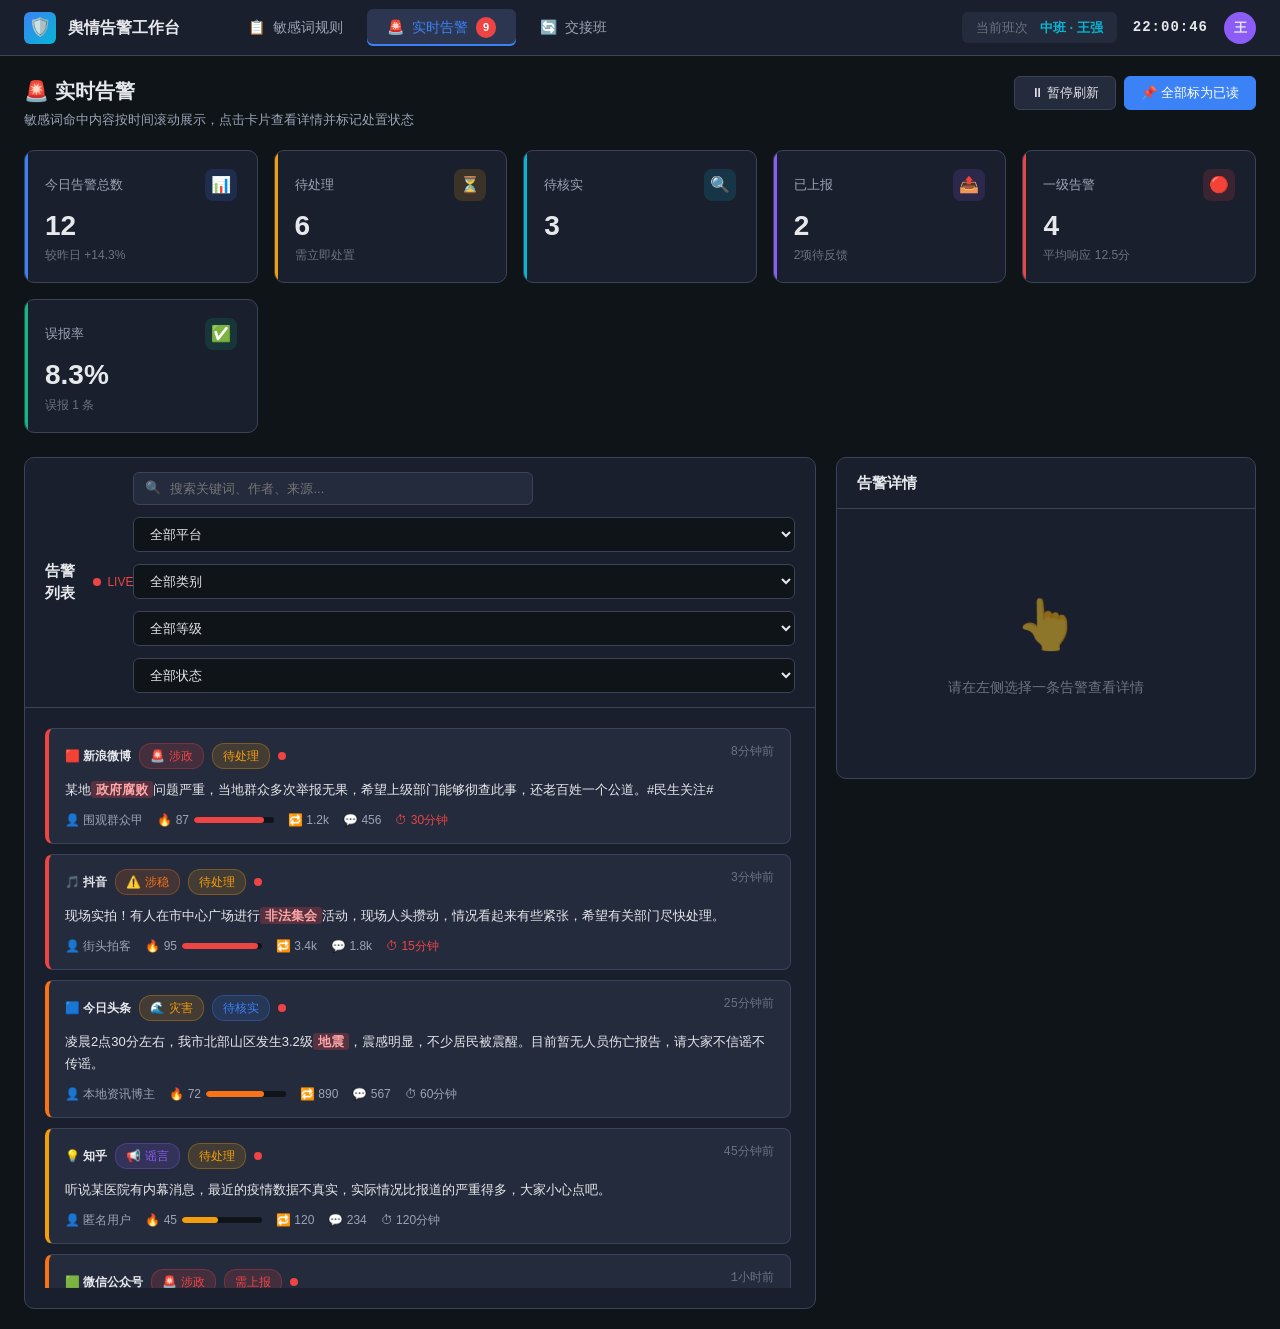
==== alerts.html @ c62f9f49 "第1轮评测 - 开发一个面向政府宣传部舆情值班员的 Web 告警工作台，重点处理新闻站点、论坛和短视频评论中的敏感。" ====
<!DOCTYPE html>
<html lang="zh-CN">
<head>
  <meta charset="UTF-8">
  <meta name="viewport" content="width=device-width, initial-scale=1.0">
  <title>实时告警列表 - 舆情告警工作台</title>
  <link rel="stylesheet" href="css/style.css">
</head>
<body>
  <div class="main-container" id="mainContent">
    <div class="page-header">
      <div class="page-title-block">
        <h1>🚨 实时告警</h1>
        <p>敏感词命中内容按时间滚动展示，点击卡片查看详情并标记处置状态</p>
      </div>
      <div class="btn-group">
        <button class="btn" id="pauseBtn" onclick="togglePause()">⏸ 暂停刷新</button>
        <button class="btn btn-primary" onclick="markAllRead()">📌 全部标为已读</button>
      </div>
    </div>

    <div class="stats-grid" id="statsGrid"></div>

    <div class="two-column">
      <div class="panel">
        <div class="panel-header">
          <div class="panel-title">
            告警列表
            <span id="liveBadge" style="display:inline-flex;align-items:center;gap:6px;margin-left:8px;">
              <span class="alert-pulse"></span>
              <span style="font-size:12px;color:var(--accent-red);font-weight:500;">LIVE</span>
            </span>
          </div>
          <div class="filter-bar" style="margin-bottom:0;">
            <div class="search-box">
              <input type="text" id="searchInput" placeholder="搜索关键词、作者、来源...">
            </div>
            <select class="form-select filter-select" id="platformFilter" onchange="renderAlertList()">
              <option value="">全部平台</option>
            </select>
            <select class="form-select filter-select" id="categoryFilter" onchange="renderAlertList()">
              <option value="">全部类别</option>
            </select>
            <select class="form-select filter-select" id="levelFilter" onchange="renderAlertList()">
              <option value="">全部等级</option>
              <option value="red">🔴 一级</option>
              <option value="orange">🟠 二级</option>
              <option value="yellow">🟡 三级</option>
              <option value="blue">🔵 四级</option>
            </select>
            <select class="form-select filter-select" id="statusFilter" onchange="renderAlertList()">
              <option value="">全部状态</option>
              <option value="pending">待处理</option>
              <option value="verifying">待核实</option>
              <option value="reporting">需上报</option>
              <option value="false_alarm">误报</option>
              <option value="done">已办结</option>
            </select>
          </div>
        </div>
        <div class="panel-body">
          <div class="alert-list" id="alertList"></div>
        </div>
      </div>

      <div class="detail-panel" id="detailPanel">
        <div class="panel">
          <div class="panel-header">
            <div class="panel-title">告警详情</div>
            <div id="detailStatusTag"></div>
          </div>
          <div class="panel-body" id="detailBody">
            <div class="empty-state" style="padding:60px 20px;">
              <div class="empty-state-icon">👆</div>
              <div class="empty-state-text">请在左侧选择一条告警查看详情</div>
            </div>
          </div>
        </div>
      </div>
    </div>
  </div>

  <script src="js/data.js"></script>
  <script src="js/app.js"></script>
  <script>
    let selectedAlertId = null;
    let isPaused = false;
    let readAlertIds = new Set();

    renderTopNav('alerts');
    initFilters();
    renderStats();
    renderAlertList();

    startSimulatedAlerts((newAlert) => {
      if (!isPaused) {
        renderStats();
        renderAlertList();
        showNotification('新告警', `【${PLATFORMS[newAlert.platform].name}】${newAlert.hitWord} - ${newAlert.author}`);
      }
    });

    setInterval(() => {
      if (!isPaused) renderAlertList();
    }, 30000);

    document.getElementById('searchInput').addEventListener('input', renderAlertList);

    function initFilters() {
      const pSelect = document.getElementById('platformFilter');
      Object.entries(PLATFORMS).forEach(([k, v]) => {
        pSelect.innerHTML += `<option value="${k}">${v.icon} ${v.name}</option>`;
      });
      const cSelect = document.getElementById('categoryFilter');
      Object.entries(WORD_CATEGORIES).forEach(([k, v]) => {
        cSelect.innerHTML += `<option value="${k}">${v.icon} ${v.name}</option>`;
      });
    }

    function togglePause() {
      isPaused = !isPaused;
      const btn = document.getElementById('pauseBtn');
      const badge = document.getElementById('liveBadge');
      if (isPaused) {
        btn.innerHTML = '▶ 恢复刷新';
        badge.style.display = 'none';
        showNotification('已暂停', '告警刷新已暂停', 'warning');
      } else {
        btn.innerHTML = '⏸ 暂停刷新';
        badge.style.display = 'inline-flex';
        showNotification('已恢复', '告警实时刷新已恢复', 'success');
      }
    }

    function renderStats() {
      const stats = getAlertStats();
      const avgResponse = '12.5分';
      const falseAlarmRate = stats.total > 0 ? ((stats.falseAlarm / stats.total) * 100).toFixed(1) + '%' : '0%';

      const html = [
        renderStatCard({ icon: '📊', title: '今日告警总数', value: stats.total, trend: '较昨日 +14.3%', color: 'blue' }),
        renderStatCard({ icon: '⏳', title: '待处理', value: stats.pending, trend: '需立即处置', color: 'yellow' }),
        renderStatCard({ icon: '🔍', title: '待核实', value: stats.verifying, color: 'cyan' }),
        renderStatCard({ icon: '📤', title: '已上报', value: stats.reporting, trend: '2项待反馈', color: 'purple' }),
        renderStatCard({ icon: '🔴', title: '一级告警', value: stats.highLevel, trend: `平均响应 ${avgResponse}`, color: 'red' }),
        renderStatCard({ icon: '✅', title: '误报率', value: falseAlarmRate, trend: `误报 ${stats.falseAlarm} 条`, color: 'green' })
      ].join('');
      document.getElementById('statsGrid').innerHTML = html;
    }

    function renderAlertList() {
      const search = document.getElementById('searchInput').value.toLowerCase();
      const platform = document.getElementById('platformFilter').value;
      const category = document.getElementById('categoryFilter').value;
      const level = document.getElementById('levelFilter').value;
      const status = document.getElementById('statusFilter').value;

      let filtered = alerts.filter(a => {
        if (search && !(a.content.toLowerCase().includes(search) || a.author.toLowerCase().includes(search) || a.hitWord.toLowerCase().includes(search))) return false;
        if (platform && a.platform !== platform) return false;
        if (category && a.category !== category) return false;
        if (level && a.level !== level) return false;
        if (status && a.status !== status) return false;
        return true;
      });

      if (filtered.length === 0) {
        document.getElementById('alertList').innerHTML = `
          <div class="empty-state">
            <div class="empty-state-icon">🎉</div>
            <div class="empty-state-text">暂无匹配的告警</div>
          </div>
        `;
        return;
      }

      const html = filtered.map(a => {
        const platformInfo = PLATFORMS[a.platform];
        const isRead = readAlertIds.has(a.id);
        const isSelected = selectedAlertId === a.id;
        const contentHighlighted = a.content.replace(a.hitWord, `<span class="hit-word">${a.hitWord}</span>`);
        const heatColor = getHeatColor(a.heat);

        return `
          <div class="alert-card level-${a.level} ${isRead ? 'read' : ''}" 
               style="${isSelected ? 'background:var(--bg-hover);border-color:var(--accent-blue);' : ''}"
               onclick="selectAlert(${a.id})">
            <div class="alert-header">
              <div class="alert-source">
                <span class="alert-platform">${platformInfo.icon} ${platformInfo.name}</span>
                <span class="tag tag-${WORD_CATEGORIES[a.category].color}">${WORD_CATEGORIES[a.category].icon} ${WORD_CATEGORIES[a.category].name}</span>
                <span class="tag ${getStatusTagClass(a.status)}">${getStatusText(a.status)}</span>
                ${!isRead ? '<span class="alert-pulse"></span>' : ''}
              </div>
              <span class="alert-time">${formatTime(a.createdAt)}</span>
            </div>
            <div class="alert-content">${contentHighlighted}</div>
            <div class="alert-footer">
              <div class="alert-meta">
                <span class="alert-meta-item">👤 ${a.author}</span>
                <span class="alert-meta-item">
                  🔥 ${a.heat}
                  <div class="alert-heat-bar"><div class="alert-heat-fill" style="width:${a.heat}%;background:${heatColor};"></div></div>
                </span>
                <span class="alert-meta-item">🔁 ${formatNumber(a.repost)}</span>
                <span class="alert-meta-item">💬 ${formatNumber(a.comment)}</span>
                <span class="alert-meta-item" style="color:${a.deadline <= 30 ? 'var(--accent-red)' : 'var(--text-secondary)'};">⏱ ${a.deadline}分钟</span>
              </div>
            </div>
          </div>
        `;
      }).join('');
      document.getElementById('alertList').innerHTML = html;
    }

    function selectAlert(id) {
      selectedAlertId = id;
      readAlertIds.add(id);
      const a = alerts.find(x => x.id === id);
      if (!a) return;
      renderAlertList();
      renderDetail(a);
    }

    function renderDetail(a) {
      const platformInfo = PLATFORMS[a.platform];
      const catInfo = WORD_CATEGORIES[a.category];
      const contentHighlighted = a.content.replace(a.hitWord, `<span class="hit-word">${a.hitWord}</span>`);
      const heatColor = getHeatColor(a.heat);

      const levelText = a.level === 'red' ? '🔴 一级（立即处置）' : a.level === 'orange' ? '🟠 二级（紧急）' : a.level === 'yellow' ? '🟡 三级（关注）' : '🔵 四级（常规）';

      const html = `
        <div class="detail-section">
          <div class="detail-section-title">基本信息</div>
          <div class="detail-info-grid">
            <div class="detail-info-label">告警ID</div>
            <div class="detail-info-value">#${String(a.id).slice(-6)}</div>
            <div class="detail-info-label">来源平台</div>
            <div class="detail-info-value">${platformInfo.icon} ${platformInfo.name}</div>
            <div class="detail-info-label">命中类别</div>
            <div class="detail-info-value"><span class="tag tag-${catInfo.color}">${catInfo.icon} ${catInfo.name}</span></div>
            <div class="detail-info-label">命中词</div>
            <div class="detail-info-value" style="color:var(--accent-red);font-weight:600;">${a.hitWord}</div>
            <div class="detail-info-label">匹配方式</div>
            <div class="detail-info-value">${a.matchType}</div>
            <div class="detail-info-label">告警等级</div>
            <div class="detail-info-value">${levelText}</div>
            <div class="detail-info-label">响应时限</div>
            <div class="detail-info-value" style="color:${a.deadline <= 30 ? 'var(--accent-red)' : 'var(--text-primary)'};">⏱ ${a.deadline} 分钟内</div>
            <div class="detail-info-label">发现时间</div>
            <div class="detail-info-value">${formatFullTime(a.createdAt)}</div>
          </div>
        </div>

        <div class="detail-section">
          <div class="detail-section-title">内容原文</div>
          <div class="detail-text">${contentHighlighted}</div>
        </div>

        <div class="detail-section">
          <div class="detail-section-title">上下文分析</div>
          <div class="detail-text" style="background:var(--bg-tertiary);">${a.context}</div>
        </div>

        <div class="detail-section">
          <div class="detail-section-title">传播数据</div>
          <div class="detail-info-grid">
            <div class="detail-info-label">作者账号</div>
            <div class="detail-info-value">${a.author}（粉丝 ${formatNumber(a.authorFans)}）</div>
            <div class="detail-info-label">传播热度</div>
            <div class="detail-info-value" style="color:${heatColor};font-weight:600;">🔥 ${a.heat} / 100</div>
            <div class="detail-info-label">转发数</div>
            <div class="detail-info-value">${formatNumber(a.repost)}</div>
            <div class="detail-info-label">评论数</div>
            <div class="detail-info-value">${formatNumber(a.comment)}</div>
            <div class="detail-info-label">点赞数</div>
            <div class="detail-info-value">${formatNumber(a.like)}</div>
            <div class="detail-info-label">原文链接</div>
            <div class="detail-info-value"><a href="${a.url}" target="_blank" style="color:var(--accent-blue);">🔗 查看原文</a></div>
          </div>
        </div>

        <div class="detail-section">
          <div class="detail-section-title">处置操作</div>
          <div style="display:grid;grid-template-columns:1fr 1fr;gap:8px;">
            <button class="btn btn-success" onclick="updateStatus(${a.id}, 'false_alarm')">🚫 标记误报</button>
            <button class="btn btn-warning" onclick="updateStatus(${a.id}, 'verifying')">🔍 待核实</button>
            <button class="btn btn-danger" onclick="updateStatus(${a.id}, 'reporting')">📤 需上报</button>
            <button class="btn btn-primary" onclick="updateStatus(${a.id}, 'done')">✅ 已办结</button>
          </div>
          <div style="margin-top:12px;">
            <label class="form-label">处置备注</label>
            <textarea class="form-textarea" placeholder="记录处置过程、联系的相关部门等信息..."></textarea>
          </div>
        </div>
      `;
      document.getElementById('detailBody').innerHTML = html;
      document.getElementById('detailStatusTag').innerHTML = `<span class="tag ${getStatusTagClass(a.status)}">${getStatusText(a.status)}</span>`;
    }

    function updateStatus(id, status) {
      const a = alerts.find(x => x.id === id);
      if (!a) return;
      a.status = status;
      renderStats();
      renderAlertList();
      renderDetail(a);
      showNotification('状态已更新', `告警已标记为「${getStatusText(status)}」`, 'success');
    }

    function markAllRead() {
      alerts.forEach(a => readAlertIds.add(a.id));
      renderAlertList();
      showNotification('操作成功', '所有告警已标记为已读', 'success');
    }
  </script>
</body>
</html>
---- css/style.css ----
* {
  margin: 0;
  padding: 0;
  box-sizing: border-box;
}

:root {
  --bg-primary: #0f1419;
  --bg-secondary: #1a1f2e;
  --bg-tertiary: #242b3d;
  --bg-hover: #2d3650;
  --border: #3a4358;
  --text-primary: #e6e8eb;
  --text-secondary: #9ba4b4;
  --text-muted: #6b7280;
  --accent-blue: #3b82f6;
  --accent-cyan: #06b6d4;
  --accent-green: #10b981;
  --accent-yellow: #f59e0b;
  --accent-orange: #f97316;
  --accent-red: #ef4444;
  --accent-purple: #8b5cf6;
  --shadow: 0 4px 6px -1px rgba(0, 0, 0, 0.3);
}

body {
  font-family: -apple-system, BlinkMacSystemFont, "Segoe UI", "PingFang SC", "Microsoft YaHei", sans-serif;
  background: var(--bg-primary);
  color: var(--text-primary);
  line-height: 1.5;
  min-height: 100vh;
  font-size: 14px;
}

a {
  color: inherit;
  text-decoration: none;
}

/* 顶部导航 */
.top-nav {
  background: var(--bg-secondary);
  border-bottom: 1px solid var(--border);
  position: sticky;
  top: 0;
  z-index: 100;
  height: 56px;
  display: flex;
  align-items: center;
  padding: 0 24px;
}

.nav-brand {
  display: flex;
  align-items: center;
  gap: 12px;
  font-size: 16px;
  font-weight: 600;
  color: var(--text-primary);
  margin-right: 48px;
  flex-shrink: 0;
}

.nav-brand-icon {
  width: 32px;
  height: 32px;
  background: linear-gradient(135deg, var(--accent-blue), var(--accent-cyan));
  border-radius: 6px;
  display: flex;
  align-items: center;
  justify-content: center;
  font-size: 18px;
}

.nav-tabs {
  display: flex;
  gap: 4px;
  flex: 1;
}

.nav-tab {
  padding: 8px 20px;
  border-radius: 6px;
  color: var(--text-secondary);
  font-size: 14px;
  font-weight: 500;
  cursor: pointer;
  transition: all 0.2s;
  display: flex;
  align-items: center;
  gap: 8px;
}

.nav-tab:hover {
  background: var(--bg-tertiary);
  color: var(--text-primary);
}

.nav-tab.active {
  background: var(--bg-hover);
  color: var(--accent-blue);
  box-shadow: inset 0 -2px 0 var(--accent-blue);
}

.nav-tab-badge {
  background: var(--accent-red);
  color: white;
  font-size: 11px;
  padding: 2px 7px;
  border-radius: 10px;
  font-weight: 600;
  min-width: 20px;
  text-align: center;
}

.nav-right {
  display: flex;
  align-items: center;
  gap: 16px;
  flex-shrink: 0;
}

.shift-info {
  display: flex;
  align-items: center;
  gap: 12px;
  padding: 6px 14px;
  background: var(--bg-tertiary);
  border-radius: 6px;
  font-size: 13px;
}

.shift-label {
  color: var(--text-muted);
}

.shift-value {
  color: var(--accent-cyan);
  font-weight: 600;
}

.clock {
  font-family: "Consolas", "Courier New", monospace;
  color: var(--text-primary);
  font-weight: 600;
  letter-spacing: 1px;
}

.user-avatar {
  width: 32px;
  height: 32px;
  background: var(--accent-purple);
  border-radius: 50%;
  display: flex;
  align-items: center;
  justify-content: center;
  font-size: 13px;
  font-weight: 600;
}

/* 主容器 */
.main-container {
  max-width: 1600px;
  margin: 0 auto;
  padding: 20px 24px;
}

/* 统计卡片 */
.stats-grid {
  display: grid;
  grid-template-columns: repeat(auto-fit, minmax(220px, 1fr));
  gap: 16px;
  margin-bottom: 24px;
}

.stat-card {
  background: var(--bg-secondary);
  border: 1px solid var(--border);
  border-radius: 10px;
  padding: 18px 20px;
  position: relative;
  overflow: hidden;
}

.stat-card::before {
  content: '';
  position: absolute;
  left: 0;
  top: 0;
  bottom: 0;
  width: 3px;
}

.stat-card.blue::before { background: var(--accent-blue); }
.stat-card.cyan::before { background: var(--accent-cyan); }
.stat-card.green::before { background: var(--accent-green); }
.stat-card.yellow::before { background: var(--accent-yellow); }
.stat-card.orange::before { background: var(--accent-orange); }
.stat-card.red::before { background: var(--accent-red); }
.stat-card.purple::before { background: var(--accent-purple); }

.stat-card-header {
  display: flex;
  justify-content: space-between;
  align-items: center;
  margin-bottom: 8px;
}

.stat-card-title {
  font-size: 13px;
  color: var(--text-secondary);
}

.stat-card-icon {
  width: 32px;
  height: 32px;
  border-radius: 8px;
  display: flex;
  align-items: center;
  justify-content: center;
  font-size: 16px;
}

.blue .stat-card-icon { background: rgba(59, 130, 246, 0.15); color: var(--accent-blue); }
.cyan .stat-card-icon { background: rgba(6, 182, 212, 0.15); color: var(--accent-cyan); }
.green .stat-card-icon { background: rgba(16, 185, 129, 0.15); color: var(--accent-green); }
.yellow .stat-card-icon { background: rgba(245, 158, 11, 0.15); color: var(--accent-yellow); }
.orange .stat-card-icon { background: rgba(249, 115, 22, 0.15); color: var(--accent-orange); }
.red .stat-card-icon { background: rgba(239, 68, 68, 0.15); color: var(--accent-red); }
.purple .stat-card-icon { background: rgba(139, 92, 246, 0.15); color: var(--accent-purple); }

.stat-card-value {
  font-size: 28px;
  font-weight: 700;
  color: var(--text-primary);
  line-height: 1.2;
  margin-bottom: 4px;
}

.stat-card-trend {
  font-size: 12px;
  color: var(--text-muted);
}

.stat-card-trend.up { color: var(--accent-red); }
.stat-card-trend.down { color: var(--accent-green); }

/* 页面标题区 */
.page-header {
  display: flex;
  justify-content: space-between;
  align-items: flex-start;
  margin-bottom: 20px;
  flex-wrap: wrap;
  gap: 16px;
}

.page-title-block h1 {
  font-size: 20px;
  font-weight: 600;
  margin-bottom: 4px;
}

.page-title-block p {
  font-size: 13px;
  color: var(--text-secondary);
}

/* 卡片通用样式 */
.panel {
  background: var(--bg-secondary);
  border: 1px solid var(--border);
  border-radius: 10px;
  overflow: hidden;
}

.panel-header {
  padding: 14px 20px;
  border-bottom: 1px solid var(--border);
  display: flex;
  justify-content: space-between;
  align-items: center;
}

.panel-title {
  font-size: 15px;
  font-weight: 600;
  display: flex;
  align-items: center;
  gap: 8px;
}

.panel-body {
  padding: 20px;
}

/* 按钮样式 */
.btn {
  display: inline-flex;
  align-items: center;
  gap: 6px;
  padding: 7px 16px;
  border-radius: 6px;
  border: 1px solid var(--border);
  background: var(--bg-tertiary);
  color: var(--text-primary);
  font-size: 13px;
  font-weight: 500;
  cursor: pointer;
  transition: all 0.2s;
  white-space: nowrap;
}

.btn:hover {
  background: var(--bg-hover);
  border-color: #4a5568;
}

.btn-primary {
  background: var(--accent-blue);
  border-color: var(--accent-blue);
  color: white;
}

.btn-primary:hover {
  background: #2563eb;
  border-color: #2563eb;
}

.btn-success {
  background: var(--accent-green);
  border-color: var(--accent-green);
  color: white;
}

.btn-success:hover {
  background: #059669;
  border-color: #059669;
}

.btn-warning {
  background: var(--accent-yellow);
  border-color: var(--accent-yellow);
  color: #1a1a1a;
}

.btn-warning:hover {
  background: #d97706;
  border-color: #d97706;
}

.btn-danger {
  background: var(--accent-red);
  border-color: var(--accent-red);
  color: white;
}

.btn-danger:hover {
  background: #dc2626;
  border-color: #dc2626;
}

.btn-sm {
  padding: 4px 10px;
  font-size: 12px;
}

.btn-ghost {
  background: transparent;
  border-color: transparent;
}

.btn-ghost:hover {
  background: var(--bg-tertiary);
}

.btn-group {
  display: flex;
  gap: 8px;
}

/* 标签/徽标 */
.tag {
  display: inline-flex;
  align-items: center;
  padding: 3px 10px;
  border-radius: 12px;
  font-size: 12px;
  font-weight: 500;
  line-height: 1.5;
}

.tag-red { background: rgba(239, 68, 68, 0.15); color: var(--accent-red); border: 1px solid rgba(239, 68, 68, 0.3); }
.tag-orange { background: rgba(249, 115, 22, 0.15); color: var(--accent-orange); border: 1px solid rgba(249, 115, 22, 0.3); }
.tag-yellow { background: rgba(245, 158, 11, 0.15); color: var(--accent-yellow); border: 1px solid rgba(245, 158, 11, 0.3); }
.tag-blue { background: rgba(59, 130, 246, 0.15); color: var(--accent-blue); border: 1px solid rgba(59, 130, 246, 0.3); }
.tag-green { background: rgba(16, 185, 129, 0.15); color: var(--accent-green); border: 1px solid rgba(16, 185, 129, 0.3); }
.tag-purple { background: rgba(139, 92, 246, 0.15); color: var(--accent-purple); border: 1px solid rgba(139, 92, 246, 0.3); }
.tag-gray { background: rgba(107, 114, 128, 0.15); color: var(--text-secondary); border: 1px solid rgba(107, 114, 128, 0.3); }
.tag-cyan { background: rgba(6, 182, 212, 0.15); color: var(--accent-cyan); border: 1px solid rgba(6, 182, 212, 0.3); }

/* 表单元素 */
.form-group {
  margin-bottom: 16px;
}

.form-label {
  display: block;
  font-size: 13px;
  color: var(--text-secondary);
  margin-bottom: 6px;
  font-weight: 500;
}

.form-input,
.form-select,
.form-textarea {
  width: 100%;
  padding: 8px 12px;
  background: var(--bg-primary);
  border: 1px solid var(--border);
  border-radius: 6px;
  color: var(--text-primary);
  font-size: 13px;
  font-family: inherit;
  transition: border-color 0.2s;
  outline: none;
}

.form-input:focus,
.form-select:focus,
.form-textarea:focus {
  border-color: var(--accent-blue);
  box-shadow: 0 0 0 3px rgba(59, 130, 246, 0.1);
}

.form-textarea {
  resize: vertical;
  min-height: 80px;
}

.form-row {
  display: grid;
  grid-template-columns: 1fr 1fr;
  gap: 16px;
}

.form-row-3 {
  display: grid;
  grid-template-columns: repeat(3, 1fr);
  gap: 16px;
}

/* 表格 */
.data-table {
  width: 100%;
  border-collapse: collapse;
}

.data-table th {
  background: var(--bg-tertiary);
  padding: 12px 16px;
  text-align: left;
  font-size: 12px;
  font-weight: 600;
  color: var(--text-secondary);
  text-transform: uppercase;
  letter-spacing: 0.5px;
  border-bottom: 1px solid var(--border);
  position: sticky;
  top: 0;
}

.data-table td {
  padding: 14px 16px;
  border-bottom: 1px solid var(--border);
  font-size: 13px;
}

.data-table tbody tr {
  transition: background 0.15s;
}

.data-table tbody tr:hover {
  background: var(--bg-tertiary);
}

.data-table tbody tr:last-child td {
  border-bottom: none;
}

/* 搜索和过滤栏 */
.filter-bar {
  display: flex;
  gap: 12px;
  flex-wrap: wrap;
  align-items: center;
  margin-bottom: 16px;
}

.search-box {
  position: relative;
  flex: 1;
  min-width: 260px;
  max-width: 400px;
}

.search-box input {
  width: 100%;
  padding: 8px 12px 8px 36px;
  background: var(--bg-tertiary);
  border: 1px solid var(--border);
  border-radius: 6px;
  color: var(--text-primary);
  font-size: 13px;
  outline: none;
  transition: border-color 0.2s;
}

.search-box input:focus {
  border-color: var(--accent-blue);
}

.search-box::before {
  content: '🔍';
  position: absolute;
  left: 12px;
  top: 50%;
  transform: translateY(-50%);
  font-size: 13px;
  opacity: 0.6;
}

.filter-select {
  min-width: 140px;
}

/* 告警列表卡片 */
.alert-list {
  display: flex;
  flex-direction: column;
  gap: 10px;
  max-height: calc(100vh - 340px);
  overflow-y: auto;
  padding-right: 4px;
}

.alert-card {
  background: var(--bg-tertiary);
  border: 1px solid var(--border);
  border-left: 4px solid var(--accent-yellow);
  border-radius: 8px;
  padding: 14px 16px;
  cursor: pointer;
  transition: all 0.2s;
}

.alert-card:hover {
  background: var(--bg-hover);
  border-color: #4a5568;
}

.alert-card.level-red { border-left-color: var(--accent-red); }
.alert-card.level-orange { border-left-color: var(--accent-orange); }
.alert-card.level-yellow { border-left-color: var(--accent-yellow); }
.alert-card.level-blue { border-left-color: var(--accent-blue); }

.alert-card.read {
  opacity: 0.7;
}

.alert-header {
  display: flex;
  justify-content: space-between;
  align-items: flex-start;
  margin-bottom: 10px;
  gap: 12px;
}

.alert-source {
  display: flex;
  align-items: center;
  gap: 8px;
}

.alert-platform {
  font-size: 12px;
  font-weight: 600;
}

.alert-time {
  font-size: 12px;
  color: var(--text-muted);
  font-family: "Consolas", monospace;
}

.alert-pulse {
  display: inline-block;
  width: 8px;
  height: 8px;
  border-radius: 50%;
  background: var(--accent-red);
  animation: pulse 2s infinite;
}

@keyframes pulse {
  0%, 100% { opacity: 1; transform: scale(1); }
  50% { opacity: 0.5; transform: scale(1.2); }
}

.alert-content {
  font-size: 13px;
  line-height: 1.7;
  margin-bottom: 10px;
  color: var(--text-primary);
}

.alert-content .hit-word {
  background: rgba(239, 68, 68, 0.25);
  color: #fca5a5;
  padding: 1px 5px;
  border-radius: 3px;
  font-weight: 600;
}

.alert-footer {
  display: flex;
  justify-content: space-between;
  align-items: center;
  flex-wrap: wrap;
  gap: 10px;
}

.alert-meta {
  display: flex;
  gap: 14px;
  align-items: center;
  flex-wrap: wrap;
}

.alert-meta-item {
  display: flex;
  align-items: center;
  gap: 5px;
  font-size: 12px;
  color: var(--text-secondary);
}

.alert-heat-bar {
  width: 80px;
  height: 6px;
  background: var(--bg-primary);
  border-radius: 3px;
  overflow: hidden;
}

.alert-heat-fill {
  height: 100%;
  border-radius: 3px;
  transition: width 0.3s;
}

.alert-actions {
  display: flex;
  gap: 6px;
}

/* 双栏布局 */
.two-column {
  display: grid;
  grid-template-columns: 1fr 420px;
  gap: 20px;
  align-items: flex-start;
}

/* 详情面板 */
.detail-panel {
  position: sticky;
  top: 76px;
}

.detail-section {
  margin-bottom: 20px;
}

.detail-section-title {
  font-size: 12px;
  font-weight: 600;
  color: var(--text-muted);
  text-transform: uppercase;
  letter-spacing: 0.8px;
  margin-bottom: 10px;
  padding-bottom: 6px;
  border-bottom: 1px solid var(--border);
}

.detail-text {
  font-size: 13px;
  line-height: 1.8;
  padding: 12px;
  background: var(--bg-primary);
  border-radius: 6px;
  border: 1px solid var(--border);
}

.detail-info-grid {
  display: grid;
  grid-template-columns: auto 1fr;
  gap: 8px 16px;
  font-size: 13px;
}

.detail-info-label {
  color: var(--text-muted);
}

.detail-info-value {
  color: var(--text-primary);
  font-weight: 500;
}

/* 规则分类Tabs */
.category-tabs {
  display: flex;
  gap: 6px;
  padding: 6px;
  background: var(--bg-primary);
  border-radius: 8px;
  border: 1px solid var(--border);
  width: fit-content;
}

.category-tab {
  padding: 6px 14px;
  border-radius: 6px;
  font-size: 13px;
  color: var(--text-secondary);
  cursor: pointer;
  transition: all 0.2s;
  display: flex;
  align-items: center;
  gap: 6px;
}

.category-tab:hover {
  color: var(--text-primary);
}

.category-tab.active {
  background: var(--accent-blue);
  color: white;
}

.category-tab .count {
  background: rgba(255,255,255,0.2);
  padding: 1px 7px;
  border-radius: 10px;
  font-size: 11px;
  font-weight: 600;
}

/* 开关 */
.switch {
  position: relative;
  display: inline-block;
  width: 40px;
  height: 22px;
}

.switch input {
  opacity: 0;
  width: 0;
  height: 0;
}

.switch-slider {
  position: absolute;
  cursor: pointer;
  top: 0;
  left: 0;
  right: 0;
  bottom: 0;
  background-color: var(--bg-primary);
  border: 1px solid var(--border);
  transition: 0.2s;
  border-radius: 22px;
}

.switch-slider:before {
  position: absolute;
  content: "";
  height: 16px;
  width: 16px;
  left: 2px;
  bottom: 2px;
  background-color: var(--text-muted);
  transition: 0.2s;
  border-radius: 50%;
}

input:checked + .switch-slider {
  background-color: var(--accent-green);
  border-color: var(--accent-green);
}

input:checked + .switch-slider:before {
  transform: translateX(18px);
  background-color: white;
}

/* 模态框 */
.modal-overlay {
  position: fixed;
  inset: 0;
  background: rgba(0, 0, 0, 0.6);
  display: flex;
  align-items: center;
  justify-content: center;
  z-index: 1000;
  backdrop-filter: blur(4px);
}

.modal {
  background: var(--bg-secondary);
  border: 1px solid var(--border);
  border-radius: 12px;
  width: 560px;
  max-width: calc(100vw - 48px);
  max-height: calc(100vh - 80px);
  overflow: hidden;
  box-shadow: 0 20px 25px -5px rgba(0, 0, 0, 0.4);
  animation: modalIn 0.2s ease-out;
}

@keyframes modalIn {
  from { opacity: 0; transform: translateY(-10px) scale(0.98); }
  to { opacity: 1; transform: translateY(0) scale(1); }
}

.modal-header {
  padding: 16px 20px;
  border-bottom: 1px solid var(--border);
  display: flex;
  justify-content: space-between;
  align-items: center;
}

.modal-title {
  font-size: 16px;
  font-weight: 600;
}

.modal-close {
  width: 28px;
  height: 28px;
  border-radius: 6px;
  background: transparent;
  border: none;
  color: var(--text-muted);
  cursor: pointer;
  display: flex;
  align-items: center;
  justify-content: center;
  font-size: 18px;
}

.modal-close:hover {
  background: var(--bg-tertiary);
  color: var(--text-primary);
}

.modal-body {
  padding: 20px;
  overflow-y: auto;
  max-height: calc(100vh - 180px);
}

.modal-footer {
  padding: 14px 20px;
  border-top: 1px solid var(--border);
  display: flex;
  justify-content: flex-end;
  gap: 10px;
}

/* 交接页样式 */
.summary-grid {
  display: grid;
  grid-template-columns: repeat(3, 1fr);
  gap: 20px;
  margin-bottom: 20px;
}

.shift-header {
  background: linear-gradient(135deg, rgba(59, 130, 246, 0.1), rgba(6, 182, 212, 0.1));
  border: 1px solid rgba(59, 130, 246, 0.2);
  border-radius: 10px;
  padding: 20px 24px;
  margin-bottom: 24px;
}

.shift-header-row {
  display: flex;
  justify-content: space-between;
  align-items: center;
  flex-wrap: wrap;
  gap: 16px;
}

.shift-info-block {
  display: flex;
  gap: 40px;
  flex-wrap: wrap;
}

.shift-info-block .label {
  font-size: 12px;
  color: var(--text-muted);
  margin-bottom: 4px;
}

.shift-info-block .value {
  font-size: 16px;
  font-weight: 600;
}

/* 词云区域 */
.word-cloud {
  display: flex;
  flex-wrap: wrap;
  gap: 10px;
  padding: 16px;
  align-items: center;
  justify-content: center;
  min-height: 180px;
}

.word-item {
  padding: 4px 10px;
  border-radius: 6px;
  font-weight: 600;
  transition: transform 0.2s;
  cursor: pointer;
}

.word-item:hover {
  transform: scale(1.1);
}

/* 账号卡片 */
.account-card {
  display: flex;
  align-items: center;
  gap: 12px;
  padding: 12px;
  background: var(--bg-tertiary);
  border-radius: 8px;
  margin-bottom: 10px;
  border: 1px solid var(--border);
}

.account-avatar {
  width: 42px;
  height: 42px;
  border-radius: 50%;
  display: flex;
  align-items: center;
  justify-content: center;
  font-size: 16px;
  font-weight: 600;
  flex-shrink: 0;
}

.account-info {
  flex: 1;
  min-width: 0;
}

.account-name {
  font-size: 13px;
  font-weight: 600;
  margin-bottom: 3px;
  display: flex;
  align-items: center;
  gap: 6px;
}

.account-platform {
  font-size: 11px;
  color: var(--text-muted);
}

.account-stats {
  display: flex;
  gap: 12px;
  font-size: 12px;
  color: var(--text-secondary);
  margin-top: 4px;
}

/* 滚动条样式 */
::-webkit-scrollbar {
  width: 8px;
  height: 8px;
}

::-webkit-scrollbar-track {
  background: var(--bg-primary);
}

::-webkit-scrollbar-thumb {
  background: #3a4358;
  border-radius: 4px;
}

::-webkit-scrollbar-thumb:hover {
  background: #4a5568;
}

/* 空状态 */
.empty-state {
  text-align: center;
  padding: 48px 20px;
  color: var(--text-muted);
}

.empty-state-icon {
  font-size: 48px;
  margin-bottom: 16px;
  opacity: 0.5;
}

.empty-state-text {
  font-size: 14px;
}

/* 进度条 */
.progress-item {
  margin-bottom: 14px;
}

.progress-label {
  display: flex;
  justify-content: space-between;
  font-size: 13px;
  margin-bottom: 6px;
}

.progress-label .name {
  color: var(--text-primary);
}

.progress-label .num {
  color: var(--text-secondary);
  font-weight: 600;
}

.progress-bar {
  height: 8px;
  background: var(--bg-primary);
  border-radius: 4px;
  overflow: hidden;
}

.progress-fill {
  height: 100%;
  border-radius: 4px;
  transition: width 0.5s ease;
}

/* 广播通知 */
.notification-toast {
  position: fixed;
  top: 70px;
  right: 24px;
  background: var(--bg-secondary);
  border: 1px solid var(--accent-red);
  border-left: 4px solid var(--accent-red);
  border-radius: 8px;
  padding: 12px 16px;
  max-width: 360px;
  box-shadow: 0 8px 24px rgba(0,0,0,0.3);
  z-index: 999;
  animation: slideIn 0.3s ease-out;
}

@keyframes slideIn {
  from { transform: translateX(400px); opacity: 0; }
  to { transform: translateX(0); opacity: 1; }
}

.notification-title {
  font-size: 13px;
  font-weight: 600;
  color: var(--accent-red);
  margin-bottom: 4px;
}

.notification-text {
  font-size: 12px;
  color: var(--text-secondary);
  line-height: 1.5;
}

/* 响应式 */
@media (max-width: 1200px) {
  .two-column {
    grid-template-columns: 1fr;
  }
  .detail-panel {
    position: static;
  }
  .summary-grid {
    grid-template-columns: 1fr 1fr;
  }
}

@media (max-width: 768px) {
  .top-nav {
    padding: 0 16px;
    height: auto;
    flex-wrap: wrap;
    padding: 12px 16px;
    gap: 12px;
  }
  .nav-tabs {
    order: 3;
    width: 100%;
    overflow-x: auto;
  }
  .nav-brand {
    margin-right: auto;
  }
  .main-container {
    padding: 16px;
  }
  .summary-grid {
    grid-template-columns: 1fr;
  }
  .form-row, .form-row-3 {
    grid-template-columns: 1fr;
  }
  .shift-info-block {
    gap: 20px;
  }
}
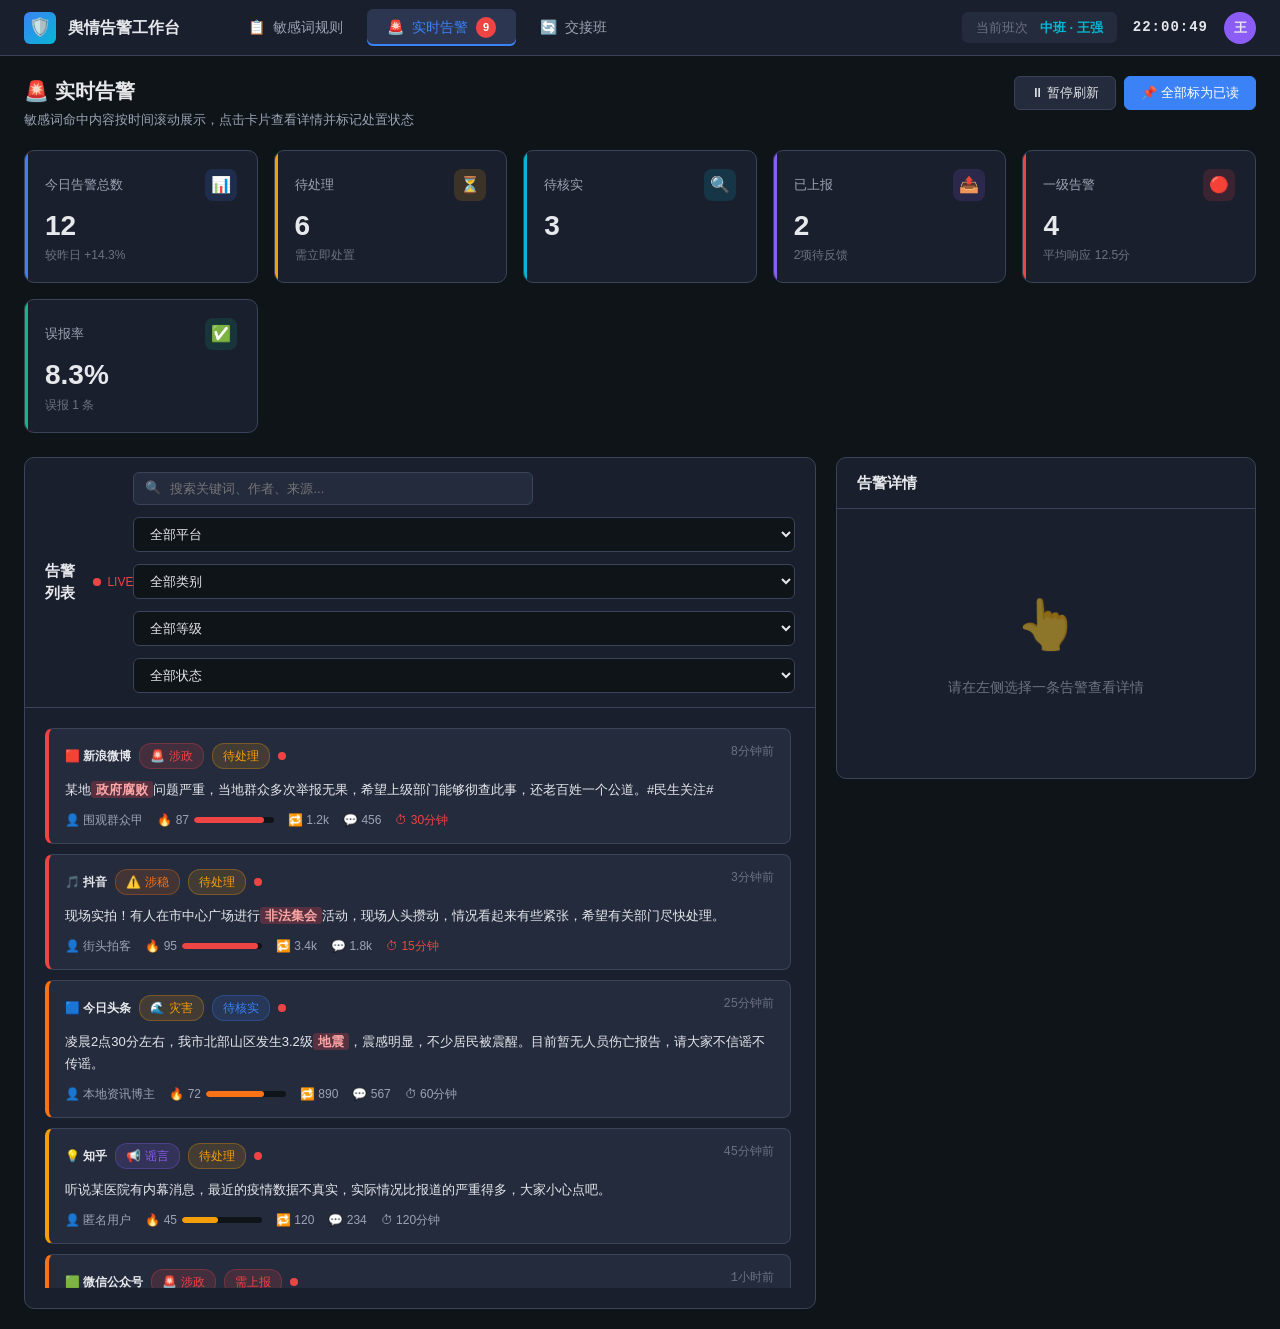
==== commit 8c8782a1: "第2轮评测 - 继续帮我完善舆情告警工作台的数据联动和班次处置流程,顺带把刷新后状态丢失的问题一起改掉 1、规则页。" ====
--- a/alerts.html
+++ b/alerts.html
@@ -85,12 +85,29 @@
   <script>
     let selectedAlertId = null;
     let isPaused = false;
-    let readAlertIds = new Set();
+    let readIds = ReadAlerts.get();
 
     renderTopNav('alerts');
     initFilters();
     renderStats();
     renderAlertList();
+
+    // 检查 URL 参数
+    const urlParams = new URLSearchParams(window.location.search);
+    const highlightId = urlParams.get('highlight');
+    if (highlightId) {
+      const numId = parseInt(highlightId);
+      if (AlertAPI.getById(numId)) {
+        selectedAlertId = numId;
+        ReadAlerts.add(numId);
+        readIds = ReadAlerts.get();
+      }
+    }
+    if (selectedAlertId) {
+      renderAlertList();
+      const a = AlertAPI.getById(selectedAlertId);
+      if (a) renderDetail(a);
+    }
 
     startSimulatedAlerts((newAlert) => {
       if (!isPaused) {
@@ -133,17 +150,18 @@
     }
 
     function renderStats() {
-      const stats = getAlertStats();
+      const s = AlertAPI.getStats();
+      const processed = s.verifying + s.reporting + s.done;
       const avgResponse = '12.5分';
-      const falseAlarmRate = stats.total > 0 ? ((stats.falseAlarm / stats.total) * 100).toFixed(1) + '%' : '0%';
+      const urgentPend = AlertAPI.getAll().filter(a => (a.status === 'pending' || a.status === 'reporting') && a.level === 'red').length;
 
       const html = [
-        renderStatCard({ icon: '📊', title: '今日告警总数', value: stats.total, trend: '较昨日 +14.3%', color: 'blue' }),
-        renderStatCard({ icon: '⏳', title: '待处理', value: stats.pending, trend: '需立即处置', color: 'yellow' }),
-        renderStatCard({ icon: '🔍', title: '待核实', value: stats.verifying, color: 'cyan' }),
-        renderStatCard({ icon: '📤', title: '已上报', value: stats.reporting, trend: '2项待反馈', color: 'purple' }),
-        renderStatCard({ icon: '🔴', title: '一级告警', value: stats.highLevel, trend: `平均响应 ${avgResponse}`, color: 'red' }),
-        renderStatCard({ icon: '✅', title: '误报率', value: falseAlarmRate, trend: `误报 ${stats.falseAlarm} 条`, color: 'green' })
+        renderStatCard({ icon: '📊', title: '今日告警总数', value: s.total, trend: '较昨日 +14.3%', color: 'blue' }),
+        renderStatCard({ icon: '⏳', title: '待处理', value: s.pending, trend: '需立即处置', color: 'yellow' }),
+        renderStatCard({ icon: '🔍', title: '待核实', value: s.verifying, color: 'cyan' }),
+        renderStatCard({ icon: '📤', title: '已上报', value: s.reporting, trend: '2项待反馈', color: 'purple' }),
+        renderStatCard({ icon: '🔴', title: '一级告警', value: s.highLevel, trend: `平均响应 ${avgResponse}`, color: 'red' }),
+        renderStatCard({ icon: '✅', title: '误报率', value: s.falseAlarmRate, trend: `误报 ${s.falseAlarm} 条`, color: 'green' })
       ].join('');
       document.getElementById('statsGrid').innerHTML = html;
     }
@@ -155,7 +173,8 @@
       const level = document.getElementById('levelFilter').value;
       const status = document.getElementById('statusFilter').value;
 
-      let filtered = alerts.filter(a => {
+      let allAlerts = AlertAPI.getAll();
+      let filtered = allAlerts.filter(a => {
         if (search && !(a.content.toLowerCase().includes(search) || a.author.toLowerCase().includes(search) || a.hitWord.toLowerCase().includes(search))) return false;
         if (platform && a.platform !== platform) return false;
         if (category && a.category !== category) return false;
@@ -176,7 +195,7 @@
 
       const html = filtered.map(a => {
         const platformInfo = PLATFORMS[a.platform];
-        const isRead = readAlertIds.has(a.id);
+        const isRead = readIds.has(a.id);
         const isSelected = selectedAlertId === a.id;
         const contentHighlighted = a.content.replace(a.hitWord, `<span class="hit-word">${a.hitWord}</span>`);
         const heatColor = getHeatColor(a.heat);
@@ -215,8 +234,9 @@
 
     function selectAlert(id) {
       selectedAlertId = id;
-      readAlertIds.add(id);
-      const a = alerts.find(x => x.id === id);
+      ReadAlerts.add(id);
+      readIds = ReadAlerts.get();
+      const a = AlertAPI.getById(id);
       if (!a) return;
       renderAlertList();
       renderDetail(a);
@@ -229,6 +249,28 @@
       const heatColor = getHeatColor(a.heat);
 
       const levelText = a.level === 'red' ? '🔴 一级（立即处置）' : a.level === 'orange' ? '🟠 二级（紧急）' : a.level === 'yellow' ? '🟡 三级（关注）' : '🔵 四级（常规）';
+
+      // 获取该告警的操作日志
+      const logs = LogAPI.getByAlertId(a.id);
+      const logsHTML = logs.length > 0 ? logs.map(log => `
+        <div style="display:flex;gap:10px;padding:10px 0;border-bottom:1px dashed var(--border);">
+          <div style="flex-shrink:0;">
+            <span class="tag ${getLogTypeTagClass(log.type)}" style="font-size:11px;">${getLogTypeText(log.type)}</span>
+          </div>
+          <div style="flex:1;min-width:0;">
+            <div style="font-size:12px;color:var(--text-secondary);margin-bottom:2px;">
+              <strong style="color:var(--text-primary);">${log.operator}</strong>
+              · ${formatTime(log.createdAt)}
+            </div>
+            <div style="font-size:13px;color:var(--text-primary);">${log.remark}</div>
+            ${log.fromStatus && log.toStatus && log.fromStatus !== log.toStatus ? `
+              <div style="font-size:11px;color:var(--text-muted);margin-top:2px;">
+                ${getStatusText(log.fromStatus)} → ${getStatusText(log.toStatus)}
+              </div>
+            ` : ''}
+          </div>
+        </div>
+      `).join('') : '<div style="color:var(--text-muted);font-size:12px;">暂无处置记录</div>';
 
       const html = `
         <div class="detail-section">
@@ -291,7 +333,15 @@
           </div>
           <div style="margin-top:12px;">
             <label class="form-label">处置备注</label>
-            <textarea class="form-textarea" placeholder="记录处置过程、联系的相关部门等信息..."></textarea>
+            <textarea class="form-textarea" id="detail-remark" placeholder="记录处置过程、联系的相关部门等信息..."></textarea>
+            <button class="btn btn-sm" style="margin-top:8px;" onclick="saveRemark(${a.id})">💾 保存备注</button>
+          </div>
+        </div>
+
+        <div class="detail-section">
+          <div class="detail-section-title">📜 处置记录时间线</div>
+          <div style="max-height:260px;overflow-y:auto;">
+            ${logsHTML}
           </div>
         </div>
       `;
@@ -300,17 +350,34 @@
     }
 
     function updateStatus(id, status) {
-      const a = alerts.find(x => x.id === id);
-      if (!a) return;
-      a.status = status;
+      const remarkEl = document.getElementById('detail-remark');
+      const remark = remarkEl?.value?.trim() || '';
+      
+      const alert = AlertAPI.updateStatus(id, status, remark);
+      if (!alert) return;
+
       renderStats();
       renderAlertList();
-      renderDetail(a);
+      renderDetail(alert);
       showNotification('状态已更新', `告警已标记为「${getStatusText(status)}」`, 'success');
     }
 
+    function saveRemark(id) {
+      const remarkEl = document.getElementById('detail-remark');
+      const remark = remarkEl?.value?.trim();
+      if (!remark) {
+        showNotification('请输入备注内容', '', 'warning');
+        return;
+      }
+      AlertAPI.addRemark(id, remark);
+      const a = AlertAPI.getById(id);
+      if (a) renderDetail(a);
+      showNotification('备注已保存', '', 'success');
+    }
+
     function markAllRead() {
-      alerts.forEach(a => readAlertIds.add(a.id));
+      ReadAlerts.markAll();
+      readIds = ReadAlerts.get();
       renderAlertList();
       showNotification('操作成功', '所有告警已标记为已读', 'success');
     }
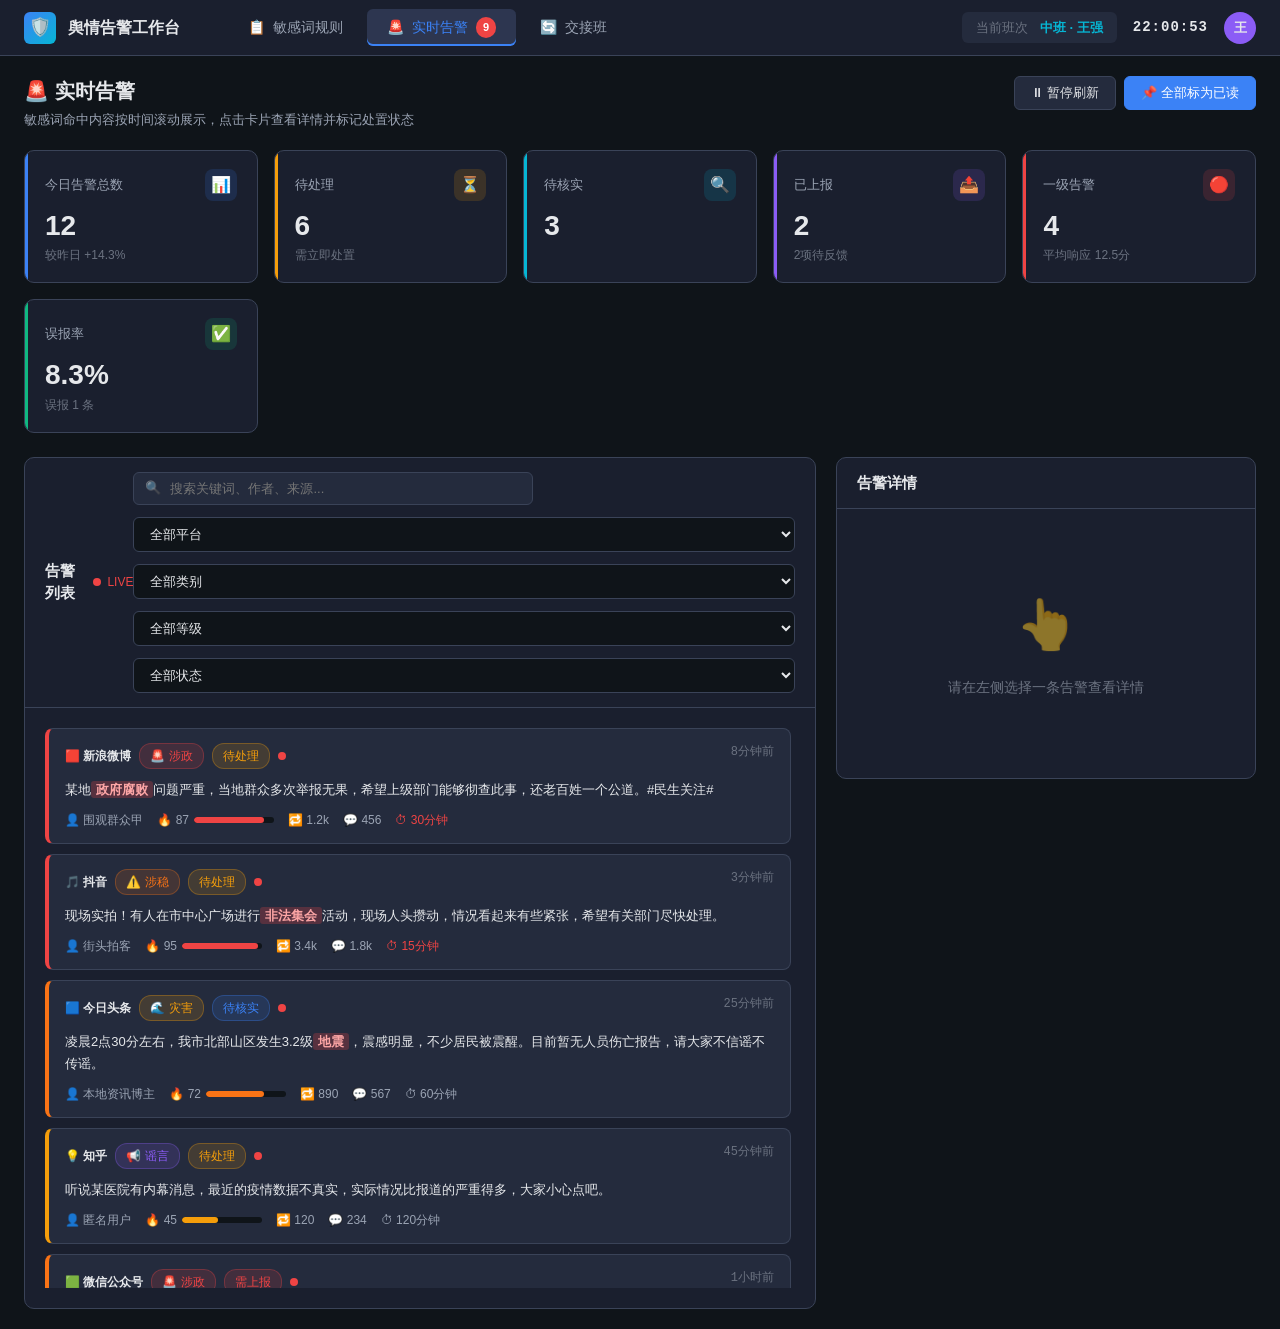
==== commit b0c2fffc: "第3轮评测 - 继续完善舆情工作台的批量维护和交接复盘能力,顺手把规则清空、CSV 导入这些卡住的地方一起补上 1。" ====
--- a/alerts.html
+++ b/alerts.html
@@ -328,7 +328,7 @@
           <div style="display:grid;grid-template-columns:1fr 1fr;gap:8px;">
             <button class="btn btn-success" onclick="updateStatus(${a.id}, 'false_alarm')">🚫 标记误报</button>
             <button class="btn btn-warning" onclick="updateStatus(${a.id}, 'verifying')">🔍 待核实</button>
-            <button class="btn btn-danger" onclick="updateStatus(${a.id}, 'reporting')">📤 需上报</button>
+            <button class="btn btn-danger" onclick="showReportDialog(${a.id})">📤 需上报</button>
             <button class="btn btn-primary" onclick="updateStatus(${a.id}, 'done')">✅ 已办结</button>
           </div>
           <div style="margin-top:12px;">
@@ -337,6 +337,22 @@
             <button class="btn btn-sm" style="margin-top:8px;" onclick="saveRemark(${a.id})">💾 保存备注</button>
           </div>
         </div>
+
+        ${a.reportInfo ? `
+        <div class="detail-section">
+          <div class="detail-section-title">📤 上报信息</div>
+          <div class="detail-info-grid">
+            <div class="detail-info-label">接收部门</div>
+            <div class="detail-info-value" style="color:var(--accent-red);font-weight:600;">${a.reportInfo.department}</div>
+            <div class="detail-info-label">上报人</div>
+            <div class="detail-info-value">${a.reportInfo.reportedBy}</div>
+            <div class="detail-info-label">上报时间</div>
+            <div class="detail-info-value">${a.reportInfo.reportedAt}</div>
+            <div class="detail-info-label">上报说明</div>
+            <div class="detail-info-value">${a.reportInfo.note || '—'}</div>
+          </div>
+        </div>
+        ` : ''}
 
         <div class="detail-section">
           <div class="detail-section-title">📜 处置记录时间线</div>
@@ -360,6 +376,51 @@
       renderAlertList();
       renderDetail(alert);
       showNotification('状态已更新', `告警已标记为「${getStatusText(status)}」`, 'success');
+    }
+
+    function showReportDialog(id) {
+      const alert = AlertAPI.getById(id);
+      if (!alert) return;
+      showModal(`📤 上报告警 #${String(id).slice(-6)}`, `
+        <div style="padding:4px 0;">
+          <div style="background:var(--bg-tertiary);padding:12px;border-radius:6px;margin-bottom:16px;font-size:13px;color:var(--text-secondary);">
+            <strong style="color:var(--text-primary);">${alert.hitWord}</strong>
+            · ${alert.content.length > 50 ? alert.content.slice(0, 50) + '...' : alert.content}
+          </div>
+          <div class="form-group">
+            <label class="form-label">接收部门 <span style="color:var(--accent-red);">*</span></label>
+            <select class="form-select" id="reportDept">
+              <option value="">请选择接收部门</option>
+              <option>市委宣传部舆情处</option>
+              <option>市公安局网安支队</option>
+              <option>市网信办网络管理处</option>
+              <option>市委政法委综治处</option>
+              <option>市应急管理局</option>
+              <option>市卫健委宣传处</option>
+              <option>区县对应部门</option>
+              <option>其他（请在说明中注明）</option>
+            </select>
+          </div>
+          <div class="form-group">
+            <label class="form-label">上报说明</label>
+            <textarea class="form-textarea" id="reportNote" style="min-height:90px;" placeholder="请简要说明上报原因、涉及范围、需要协同处置的事项等..."></textarea>
+          </div>
+        </div>
+      `, () => {
+        const dept = document.getElementById('reportDept').value;
+        const note = document.getElementById('reportNote').value.trim();
+        if (!dept) {
+          showNotification('请选择接收部门', '', 'warning');
+          return false;
+        }
+        const updated = AlertAPI.report(id, dept, note);
+        if (updated) {
+          renderStats();
+          renderAlertList();
+          renderDetail(updated);
+          showNotification('上报成功', `已提交至「${dept}」`, 'success');
+        }
+      });
     }
 
     function saveRemark(id) {
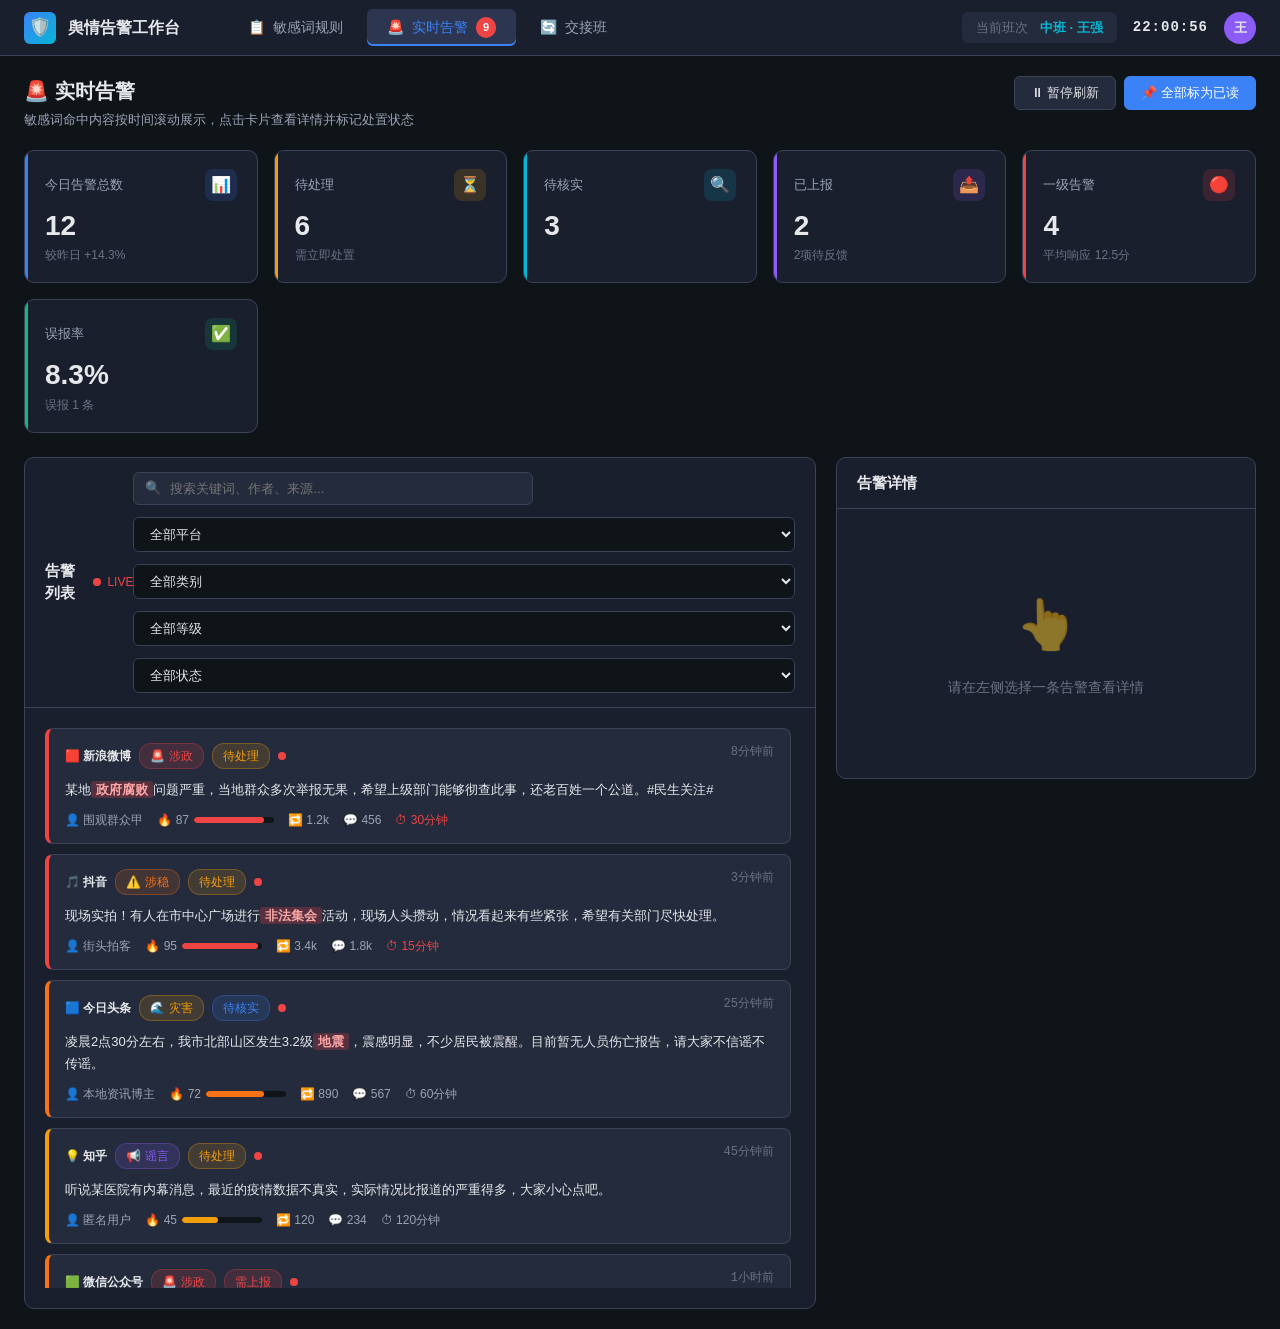
==== commit a330d5b9: "第4轮评测 - 继续完善舆情工作台的复盘闭环和规则治理,顺带把导入预览、处置筛选这两处小问题一起收掉 1、规则管理。" ====
--- a/alerts.html
+++ b/alerts.html
@@ -95,6 +95,7 @@
     // 检查 URL 参数
     const urlParams = new URLSearchParams(window.location.search);
     const highlightId = urlParams.get('highlight');
+    const searchQ = urlParams.get('search');
     if (highlightId) {
       const numId = parseInt(highlightId);
       if (AlertAPI.getById(numId)) {
@@ -103,10 +104,15 @@
         readIds = ReadAlerts.get();
       }
     }
+    if (searchQ) {
+      document.getElementById('searchInput').value = decodeURIComponent(searchQ);
+    }
     if (selectedAlertId) {
       renderAlertList();
       const a = AlertAPI.getById(selectedAlertId);
       if (a) renderDetail(a);
+    } else {
+      renderAlertList();
     }
 
     startSimulatedAlerts((newAlert) => {
@@ -258,26 +264,70 @@
             <span class="tag ${getLogTypeTagClass(log.type)}" style="font-size:11px;">${getLogTypeText(log.type)}</span>
           </div>
           <div style="flex:1;min-width:0;">
-            <div style="font-size:12px;color:var(--text-secondary);margin-bottom:2px;">
+            <div style="font-size:12px;color:var(--text-secondary);margin-bottom:3px;">
               <strong style="color:var(--text-primary);">${log.operator}</strong>
               · ${formatTime(log.createdAt)}
             </div>
-            <div style="font-size:13px;color:var(--text-primary);">${log.remark}</div>
+            <div style="font-size:13px;">${log.remark}</div>
             ${log.fromStatus && log.toStatus && log.fromStatus !== log.toStatus ? `
-              <div style="font-size:11px;color:var(--text-muted);margin-top:2px;">
+              <div style="font-size:11px;color:var(--text-muted);margin-top:3px;">
                 ${getStatusText(log.fromStatus)} → ${getStatusText(log.toStatus)}
               </div>
             ` : ''}
           </div>
         </div>
-      `).join('') : '<div style="color:var(--text-muted);font-size:12px;">暂无处置记录</div>';
+      `).join('') : `
+        <div class="empty-state"><div class="empty-state-icon">📝</div><div class="empty-state-text">暂无处置记录</div></div>
+      `;
+
+      // 获取该告警的协同跟进记录
+      const followUps = FollowUpAPI.getByAlertId(a.id);
+      const followTypeInfo = {
+        progress: { icon: '📝', tagClass: 'tag-blue', text: '跟进进展' },
+        result: { icon: '✅', tagClass: 'tag-green', text: '办结反馈' },
+        attachment: { icon: '📎', tagClass: 'tag-purple', text: '附件' }
+      };
+      const followUpsHTML = followUps.length > 0 ? followUps.map(fu => {
+        const info = followTypeInfo[fu.type] || followTypeInfo.progress;
+        return `
+          <div style="display:flex;gap:10px;padding:10px 0;border-bottom:1px dashed var(--border);">
+            <div style="flex-shrink:0;">
+              <span class="tag ${info.tagClass}" style="font-size:11px;">${info.icon} ${info.text}</span>
+            </div>
+            <div style="flex:1;min-width:0;">
+              <div style="font-size:12px;color:var(--text-secondary);margin-bottom:3px;">
+                <strong style="color:var(--text-primary);">${fu.title || '未命名'}</strong>
+                · ${fu.operator} · ${formatTime(fu.createdAt)}
+              </div>
+              <div style="font-size:13px;">${fu.content || '—'}</div>
+              ${fu.attachment ? `
+                <div style="margin-top:6px;font-size:12px;">
+                  <a href="${fu.attachment.url}" target="_blank" style="color:var(--accent-blue);text-decoration:none;">
+                    📎 ${fu.attachment.name}
+                  </a>
+                </div>
+              ` : ''}
+            </div>
+          </div>
+        `;
+      }).join('') : `
+        <div class="empty-state"><div class="empty-state-icon">🔗</div><div class="empty-state-text">暂无协同跟进记录</div></div>
+      `;
+
+      const statusInfoBadge = a.status === 'reporting' && a.reportInfo
+        ? `<span class="tag tag-red" style="margin-left:8px;">📤 ${a.reportInfo.department} · ${a.reportInfo.reportedAt}</span>`
+        : '';
+      const wordRule = WordAPI.getByWord(a.hitWord);
+      const ruleBadge = wordRule
+        ? `<span class="tag tag-cyan" style="margin-left:8px;cursor:pointer;" onclick="gotoRule('${encodeURIComponent(a.hitWord)}')" title="查看命中规则">📋 ${a.hitWord}${wordRule.enabled ? '' : '（已停用）'}</span>`
+        : `<span class="tag tag-gray" style="margin-left:8px;">规则已删除</span>`;
 
       const html = `
         <div class="detail-section">
           <div class="detail-section-title">基本信息</div>
           <div class="detail-info-grid">
             <div class="detail-info-label">告警ID</div>
-            <div class="detail-info-value">#${String(a.id).slice(-6)}</div>
+            <div class="detail-info-value">#${String(a.id).slice(-6)}${ruleBadge}</div>
             <div class="detail-info-label">来源平台</div>
             <div class="detail-info-value">${platformInfo.icon} ${platformInfo.name}</div>
             <div class="detail-info-label">命中类别</div>
@@ -350,9 +400,46 @@
             <div class="detail-info-value">${a.reportInfo.reportedAt}</div>
             <div class="detail-info-label">上报说明</div>
             <div class="detail-info-value">${a.reportInfo.note || '—'}</div>
+            <div class="detail-info-label">当前状态</div>
+            <div class="detail-info-value">
+              ${a.status === 'done' 
+                ? '<span class="tag tag-green">✅ 已办结</span>' 
+                : a.status === 'reporting' 
+                  ? '<span class="tag tag-red">⏳ 待反馈</span>' 
+                  : `<span class="tag ${getStatusTagClass(a.status)}">${getStatusText(a.status)}</span>`}
+            </div>
           </div>
         </div>
         ` : ''}
+
+        ${(a.status === 'reporting' || a.status === 'verifying') ? `
+        <div class="detail-section">
+          <div class="detail-section-title">➕ 添加协同跟进记录</div>
+          <div style="display:grid;grid-template-columns:1fr 1fr;gap:8px;margin-bottom:8px;">
+            <select class="form-select" id="followType">
+              <option value="progress">📝 跟进进展</option>
+              <option value="result">✅ 办结反馈</option>
+              <option value="attachment">📎 附件链接</option>
+            </select>
+            <input type="text" class="form-input" id="followTitle" placeholder="简要标题（如：已电话联系）">
+          </div>
+          <textarea class="form-textarea" id="followContent" style="min-height:70px;margin-bottom:8px;" placeholder="详细描述处理进展、联系结果、处置意见等..."></textarea>
+          <div id="followAttachmentBlock" style="display:none;margin-bottom:8px;">
+            <div style="display:grid;grid-template-columns:1fr 1fr;gap:8px;">
+              <input type="text" class="form-input" id="followAttachmentName" placeholder="附件名称">
+              <input type="text" class="form-input" id="followAttachmentUrl" placeholder="附件链接（内网/OA/网盘）">
+            </div>
+          </div>
+          <button class="btn btn-sm btn-primary" style="width:100%;" onclick="addFollowUp(${a.id})">💾 保存跟进记录</button>
+        </div>
+        ` : ''}
+
+        <div class="detail-section">
+          <div class="detail-section-title">🔗 协同跟进记录时间线</div>
+          <div style="max-height:300px;overflow-y:auto;">
+            ${followUpsHTML}
+          </div>
+        </div>
 
         <div class="detail-section">
           <div class="detail-section-title">📜 处置记录时间线</div>
@@ -363,6 +450,19 @@
       `;
       document.getElementById('detailBody').innerHTML = html;
       document.getElementById('detailStatusTag').innerHTML = `<span class="tag ${getStatusTagClass(a.status)}">${getStatusText(a.status)}</span>`;
+
+      // 绑定跟进类型切换
+      const followType = document.getElementById('followType');
+      if (followType) {
+        followType.addEventListener('change', function() {
+          const block = document.getElementById('followAttachmentBlock');
+          if (this.value === 'attachment') {
+            block.style.display = 'block';
+          } else {
+            block.style.display = 'none';
+          }
+        });
+      }
     }
 
     function updateStatus(id, status) {
@@ -442,6 +542,52 @@
       renderAlertList();
       showNotification('操作成功', '所有告警已标记为已读', 'success');
     }
+
+    function addFollowUp(id) {
+      const typeEl = document.getElementById('followType');
+      const titleEl = document.getElementById('followTitle');
+      const contentEl = document.getElementById('followContent');
+      const attachNameEl = document.getElementById('followAttachmentName');
+      const attachUrlEl = document.getElementById('followAttachmentUrl');
+
+      const type = typeEl?.value || 'progress';
+      const title = titleEl?.value?.trim();
+      const content = contentEl?.value?.trim();
+
+      if (!title || !content) {
+        showNotification('请填写完整', '标题和内容不能为空', 'warning');
+        return;
+      }
+
+      let attachment = null;
+      if (type === 'attachment') {
+        const name = attachNameEl?.value?.trim();
+        const url = attachUrlEl?.value?.trim();
+        if (!name || !url) {
+          showNotification('请填写附件信息', '附件名称和链接不能为空', 'warning');
+          return;
+        }
+        attachment = { name, url };
+      }
+
+      const record = FollowUpAPI.add({
+        alertId: id,
+        type,
+        title,
+        content,
+        attachment
+      });
+
+      if (record) {
+        const alert = AlertAPI.getById(id);
+        renderDetail(alert);
+        showNotification('保存成功', `已添加${type === 'progress' ? '跟进进展' : type === 'result' ? '办结反馈' : '附件'}`, 'success');
+      }
+    }
+
+    function gotoRule(word) {
+      window.location.href = `rules.html?search=${encodeURIComponent(word)}`;
+    }
   </script>
 </body>
 </html>
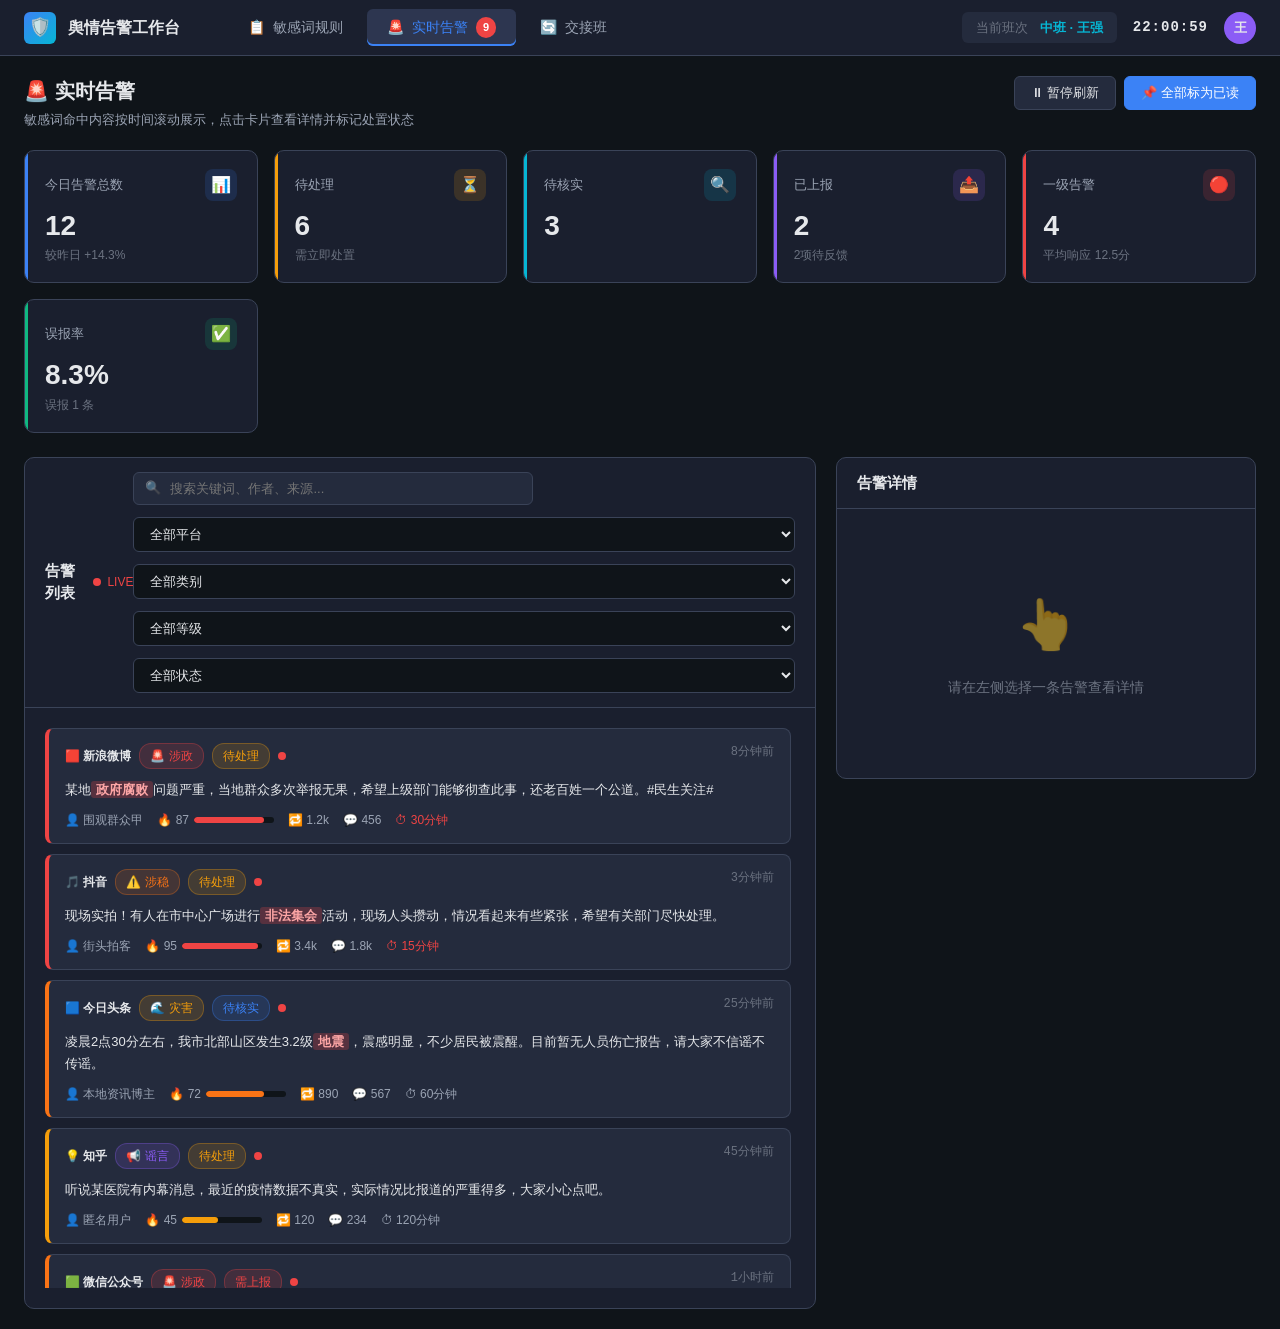
==== commit e2f23549: "第5轮评测 - 继续完善舆情工作台的研判闭环,顺带把导入批次和交接班处理链这两处对不齐的地方一起收掉 1、告警详情。" ====
--- a/alerts.html
+++ b/alerts.html
@@ -412,6 +412,70 @@
         </div>
         ` : ''}
 
+        <div class="detail-section">
+          <div class="detail-section-title">
+            🔍 研判结论
+            ${a.judgment ? `
+              <span style="margin-left:8px;">
+                <button class="btn btn-xs" onclick="toggleJudgmentEdit(${a.id})" id="judgmentToggleBtn">✏️ 编辑</button>
+              </span>
+            ` : ''}
+          </div>
+          ${a.judgment ? `
+            <div id="judgmentView">
+              <div class="detail-info-grid">
+                <div class="detail-info-label">事件性质</div>
+                <div class="detail-info-value">${a.judgment.nature || '—'}</div>
+                <div class="detail-info-label">影响范围</div>
+                <div class="detail-info-value">${a.judgment.scope || '—'}</div>
+                <div class="detail-info-label">建议口径</div>
+                <div class="detail-info-value">${a.judgment.response || '—'}</div>
+                <div class="detail-info-label">风险等级</div>
+                <div class="detail-info-value">
+                  ${a.judgment.riskLevel 
+                    ? `<span class="tag ${a.judgment.riskLevel === '高' ? 'tag-red' : a.judgment.riskLevel === '中' ? 'tag-orange' : a.judgment.riskLevel === '低' ? 'tag-green' : 'tag-gray'}">${a.judgment.riskLevel}风险</span>` 
+                    : '—'}
+                </div>
+                <div class="detail-info-label">研判人</div>
+                <div class="detail-info-value">${a.judgment.savedBy}</div>
+                <div class="detail-info-label">研判时间</div>
+                <div class="detail-info-value">${a.judgment.savedAt}</div>
+              </div>
+            </div>
+            <div id="judgmentEdit" style="display:none;">
+          ` : `
+            <div id="judgmentEdit">
+          `}
+            <div style="display:grid;grid-template-columns:1fr 1fr;gap:8px;margin-bottom:8px;">
+              <div>
+                <label class="form-label">事件性质</label>
+                <input type="text" class="form-input" id="judgment-nature" placeholder="如：涉稳群体性事件、一般谣言..." value="${a.judgment?.nature || ''}">
+              </div>
+              <div>
+                <label class="form-label">风险等级</label>
+                <select class="form-select" id="judgment-risk">
+                  <option value="">请选择</option>
+                  <option value="高" ${a.judgment?.riskLevel === '高' ? 'selected' : ''}>🔴 高风险</option>
+                  <option value="中" ${a.judgment?.riskLevel === '中' ? 'selected' : ''}>🟠 中风险</option>
+                  <option value="低" ${a.judgment?.riskLevel === '低' ? 'selected' : ''}>🟢 低风险</option>
+                </select>
+              </div>
+            </div>
+            <div class="form-group">
+              <label class="form-label">影响范围</label>
+              <textarea class="form-textarea" id="judgment-scope" style="min-height:60px;" placeholder="如：涉及XX区、涉事人数约XX人、传播范围XX平台...">${a.judgment?.scope || ''}</textarea>
+            </div>
+            <div class="form-group">
+              <label class="form-label">建议口径</label>
+              <textarea class="form-textarea" id="judgment-response" style="min-height:60px;" placeholder="对外回应口径、需协调部门、注意事项...">${a.judgment?.response || ''}</textarea>
+            </div>
+            <div style="display:flex;gap:8px;">
+              <button class="btn btn-sm btn-primary" onclick="saveJudgment(${a.id})">💾 保存研判结论</button>
+              ${a.judgment ? `<button class="btn btn-sm" onclick="toggleJudgmentEdit(${a.id}, true)">取消</button>` : ''}
+            </div>
+          </div>
+        </div>
+
         ${(a.status === 'reporting' || a.status === 'verifying') ? `
         <div class="detail-section">
           <div class="detail-section-title">➕ 添加协同跟进记录</div>
@@ -588,6 +652,47 @@
     function gotoRule(word) {
       window.location.href = `rules.html?search=${encodeURIComponent(word)}`;
     }
+
+    function saveJudgment(id) {
+      const nature = document.getElementById('judgment-nature').value.trim();
+      const scope = document.getElementById('judgment-scope').value.trim();
+      const response = document.getElementById('judgment-response').value.trim();
+      const riskLevel = document.getElementById('judgment-risk').value;
+
+      if (!nature && !scope && !response && !riskLevel) {
+        showNotification('请至少填写一项', '', 'warning');
+        return;
+      }
+
+      const alert = AlertAPI.updateJudgment(id, { nature, scope, response, riskLevel });
+      if (alert) {
+        renderDetail(alert);
+        showNotification('研判结论已保存', '交接班页和复盘均可引用', 'success');
+      }
+    }
+
+    function toggleJudgmentEdit(id, cancel = false) {
+      const viewEl = document.getElementById('judgmentView');
+      const editEl = document.getElementById('judgmentEdit');
+      const btnEl = document.getElementById('judgmentToggleBtn');
+      if (!viewEl || !editEl) return;
+
+      if (viewEl.style.display !== 'none') {
+        viewEl.style.display = 'none';
+        editEl.style.display = 'block';
+        if (btnEl) btnEl.textContent = '👁 查看';
+      } else {
+        if (cancel) {
+          // 取消则重新渲染恢复原值
+          const alert = AlertAPI.getById(id);
+          if (alert) renderDetail(alert);
+        } else {
+          viewEl.style.display = 'block';
+          editEl.style.display = 'none';
+          if (btnEl) btnEl.textContent = '✏️ 编辑';
+        }
+      }
+    }
   </script>
 </body>
 </html>
